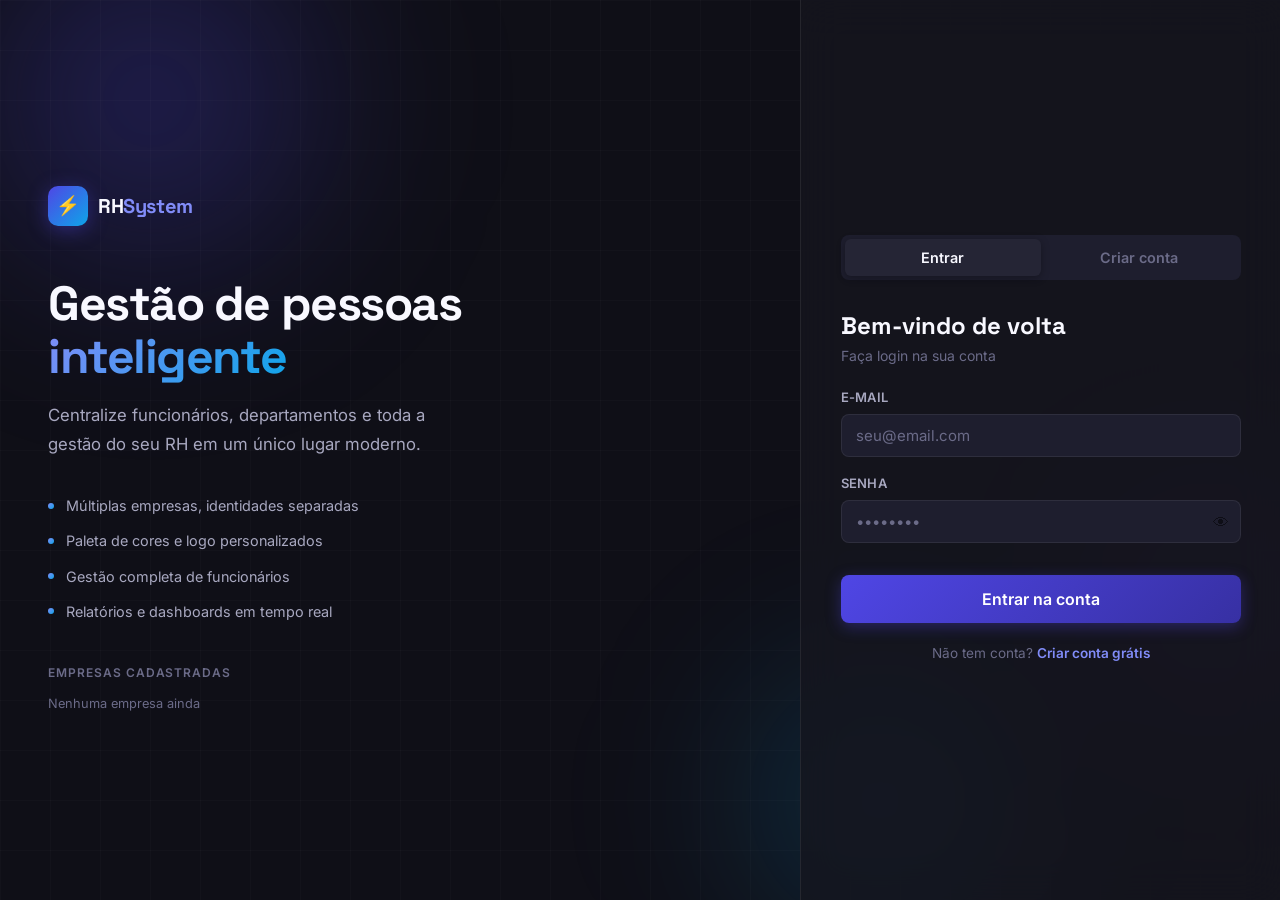
==== FRONT/paginas/index.html @ b8b45de1 "frontend inicial ainda passivo de edições para conformidade ao projeto" ====
<!DOCTYPE html>
<html lang="pt-BR">
<head>
  <meta charset="UTF-8" />
  <meta name="viewport" content="width=device-width, initial-scale=1.0" />
  <title>RH System — Acesso</title>
  <link rel="stylesheet" href="../estilos/main.css" />
  <link rel="stylesheet" href="../estilos/login.css" />
</head>
<body class="login-body">

  <!-- Background orbs -->
  <div class="bg-orb orb-1"></div>
  <div class="bg-orb orb-2"></div>
  <div class="bg-orb orb-3"></div>
  <div class="grid-bg"></div>

  <div class="auth-shell">
    <!-- LEFT PANEL -->
    <div class="auth-left">
      <div class="auth-left-inner">
        <div class="brand-mark">
          <div class="brand-icon">⚡</div>
          <span class="brand-name">RH<span class="brand-accent">System</span></span>
        </div>
        <div class="hero-copy">
          <h1 class="hero-title">Gestão de pessoas<br><span class="gradient-text">inteligente</span></h1>
          <p class="hero-desc">Centralize funcionários, departamentos e toda a gestão do seu RH em um único lugar moderno.</p>
        </div>
        <div class="feature-list stagger">
          <div class="feature-item">
            <div class="feature-dot"></div>
            <span>Múltiplas empresas, identidades separadas</span>
          </div>
          <div class="feature-item">
            <div class="feature-dot"></div>
            <span>Paleta de cores e logo personalizados</span>
          </div>
          <div class="feature-item">
            <div class="feature-dot"></div>
            <span>Gestão completa de funcionários</span>
          </div>
          <div class="feature-item">
            <div class="feature-dot"></div>
            <span>Relatórios e dashboards em tempo real</span>
          </div>
        </div>
        <div class="companies-preview" id="companies-preview">
          <div class="preview-label">Empresas cadastradas</div>
          <div class="preview-list" id="preview-companies-list"></div>
        </div>
      </div>
    </div>

    <!-- RIGHT PANEL -->
    <div class="auth-right">
      <div class="auth-card animate-scale">
        <!-- TABS -->
        <div class="auth-tabs">
          <button class="auth-tab active" id="tab-login" onclick="switchTab('login')">
            Entrar
          </button>
          <button class="auth-tab" id="tab-register" onclick="switchTab('register')">
            Criar conta
          </button>
          <div class="tab-indicator" id="tab-indicator"></div>
        </div>

        <!-- ===== LOGIN FORM ===== -->
        <div id="form-login" class="auth-form">
          <div class="form-intro">
            <h2 class="form-title">Bem-vindo de volta</h2>
            <p class="form-desc">Faça login na sua conta</p>
          </div>

          <div class="form-group">
            <label class="form-label">E-mail</label>
            <input type="email" id="login-email" class="form-input" placeholder="seu@email.com" />
          </div>
          <div class="form-group">
            <label class="form-label">Senha</label>
            <div class="input-pass-wrap">
              <input type="password" id="login-pass" class="form-input" placeholder="••••••••" />
              <button type="button" class="pass-toggle" onclick="togglePass('login-pass', this)">👁</button>
            </div>
          </div>

          <button class="btn btn-primary btn-full btn-lg mt-4" onclick="handleLogin()">
            <span id="login-btn-text">Entrar na conta</span>
            <span id="login-spinner" class="btn-spinner" style="display:none">⟳</span>
          </button>

          <p class="auth-switch">Não tem conta? <a onclick="switchTab('register')">Criar conta grátis</a></p>
        </div>

        <!-- ===== REGISTER FORM ===== -->
        <div id="form-register" class="auth-form hidden">
          <div class="form-intro">
            <h2 class="form-title">Criar sua conta</h2>
            <p class="form-desc">Rápido, gratuito, sem cartão</p>
          </div>

          <div class="form-row">
            <div class="form-group">
              <label class="form-label">Nome</label>
              <input type="text" id="reg-name" class="form-input" placeholder="João Silva" />
            </div>
            <div class="form-group">
              <label class="form-label">E-mail</label>
              <input type="email" id="reg-email" class="form-input" placeholder="seu@email.com" />
            </div>
          </div>
          <div class="form-group">
            <label class="form-label">Senha</label>
            <div class="input-pass-wrap">
              <input type="password" id="reg-pass" class="form-input" placeholder="Mínimo 6 caracteres" />
              <button type="button" class="pass-toggle" onclick="togglePass('reg-pass', this)">👁</button>
            </div>
          </div>
          <div class="form-group">
            <label class="form-label">Cargo / Função</label>
            <input type="text" id="reg-role" class="form-input" placeholder="Ex: Gerente de RH" />
          </div>

          <button class="btn btn-primary btn-full btn-lg mt-4" onclick="handleRegister()">
            Criar minha conta
          </button>

          <p class="auth-switch">Já tem conta? <a onclick="switchTab('login')">Fazer login</a></p>
        </div>
      </div>
    </div>
  </div>

  <!-- MODAL: Escolha de Empresa (Login) -->
  <div class="modal-overlay" id="modal-choose-company">
    <div class="modal">
      <div class="modal-header">
        <span class="modal-title">Selecionar Empresa</span>
        <button class="modal-close" onclick="Modal.close('modal-choose-company')">✕</button>
      </div>
      <p class="text-sm text-muted mb-4">Escolha a empresa na qual deseja trabalhar nesta sessão:</p>
      <div id="company-list-modal" class="company-list-modal"></div>
      <div class="divider mt-4">ou</div>
      <button class="btn btn-ghost btn-full mt-4" onclick="Modal.close('modal-choose-company'); openCreateCompany()">
        + Criar nova empresa
      </button>
    </div>
  </div>

  <!-- MODAL: Criar Empresa -->
  <div class="modal-overlay" id="modal-create-company">
    <div class="modal">
      <div class="modal-header">
        <span class="modal-title">Criar Nova Empresa</span>
        <button class="modal-close" onclick="Modal.close('modal-create-company')">✕</button>
      </div>
      <div style="display:flex;flex-direction:column;gap:16px">
        <div class="form-group">
          <label class="form-label">Nome da Empresa</label>
          <input type="text" id="co-name" class="form-input" placeholder="Ex: Acme Ltda" />
        </div>
        <div class="form-row">
          <div class="form-group">
            <label class="form-label">CNPJ</label>
            <input type="text" id="co-cnpj" class="form-input" placeholder="00.000.000/0001-00" />
          </div>
          <div class="form-group">
            <label class="form-label">Segmento</label>
            <input type="text" id="co-segment" class="form-input" placeholder="Ex: Tecnologia" />
          </div>
        </div>
        <div class="form-group">
          <label class="form-label">Logo da Empresa <span class="text-faint">(opcional)</span></label>
          <div class="logo-upload-area" id="logo-upload-area" onclick="document.getElementById('logo-input').click()">
            <div class="logo-upload-icon">🖼</div>
            <div class="logo-upload-text">Clique para carregar a logo</div>
            <div class="logo-upload-sub">PNG, JPG ou SVG • máx 2MB</div>
            <img id="logo-preview" style="display:none;max-height:80px;border-radius:8px;margin-top:8px" />
          </div>
          <input type="file" id="logo-input" accept="image/*" style="display:none" onchange="handleLogoUpload(event)" />
        </div>
        <button class="btn btn-primary btn-full" onclick="handleCreateCompany()">Criar Empresa e Entrar</button>
      </div>
    </div>
  </div>

  <div class="toast-container"></div>
  <script src="../javascript/app.js"></script>
  <script src="../javascript/login.js"></script>
</body>
</html>
---- FRONT/estilos/main.css ----
@import url('https://fonts.googleapis.com/css2?family=Inter:wght@300;400;500;600;700&family=Space+Grotesk:wght@400;500;600;700&display=swap');

/* ==================== DESIGN TOKENS ==================== */
:root {
  --primary: #4F46E5;
  --primary-light: #818CF8;
  --primary-dark: #3730A3;
  --secondary: #0EA5E9;
  --accent: #F59E0B;
  --success: #10B981;
  --danger: #EF4444;
  --warning: #F97316;

  --bg: #0F0F17;
  --bg-2: #16161F;
  --bg-3: #1E1E2E;
  --bg-4: #252535;

  --text-1: #F8F8FF;
  --text-2: #A8A8C0;
  --text-3: #6B6B88;

  --border: rgba(255,255,255,0.07);
  --border-hover: rgba(255,255,255,0.14);

  --radius-sm: 8px;
  --radius: 14px;
  --radius-lg: 20px;
  --radius-xl: 28px;

  --shadow-sm: 0 2px 8px rgba(0,0,0,0.3);
  --shadow: 0 8px 24px rgba(0,0,0,0.4);
  --shadow-lg: 0 20px 60px rgba(0,0,0,0.5);
  --shadow-glow: 0 0 40px rgba(79,70,229,0.25);

  --transition: all 0.25s cubic-bezier(0.4, 0, 0.2, 1);
  --transition-fast: all 0.15s cubic-bezier(0.4, 0, 0.2, 1);
  --transition-slow: all 0.4s cubic-bezier(0.4, 0, 0.2, 1);

  --font-display: 'Space Grotesk', sans-serif;
  --font-body: 'Inter', sans-serif;

  --sidebar-w: 260px;
}

/* ==================== RESET & BASE ==================== */
*, *::before, *::after { box-sizing: border-box; margin: 0; padding: 0; }

html { scroll-behavior: smooth; }

body {
  font-family: var(--font-body);
  background: var(--bg);
  color: var(--text-1);
  line-height: 1.6;
  min-height: 100vh;
  overflow-x: hidden;
}

h1, h2, h3, h4, h5 {
  font-family: var(--font-display);
  font-weight: 700;
  line-height: 1.2;
}

a { text-decoration: none; color: inherit; }
img { max-width: 100%; }
input, select, textarea, button { font-family: inherit; }

/* ==================== SCROLLBAR ==================== */
::-webkit-scrollbar { width: 6px; }
::-webkit-scrollbar-track { background: var(--bg-2); }
::-webkit-scrollbar-thumb { background: var(--bg-4); border-radius: 99px; }
::-webkit-scrollbar-thumb:hover { background: var(--primary); }

/* ==================== TYPOGRAPHY ==================== */
.text-display { font-family: var(--font-display); }
.text-sm { font-size: 0.8125rem; }
.text-base { font-size: 0.9375rem; }
.text-lg { font-size: 1.125rem; }
.text-xl { font-size: 1.375rem; }
.text-2xl { font-size: 1.75rem; }
.text-3xl { font-size: 2.25rem; }
.text-muted { color: var(--text-2); }
.text-faint { color: var(--text-3); }
.text-primary { color: var(--primary-light); }
.font-medium { font-weight: 500; }
.font-semibold { font-weight: 600; }
.font-bold { font-weight: 700; }

/* ==================== BUTTONS ==================== */
.btn {
  display: inline-flex;
  align-items: center;
  gap: 8px;
  padding: 10px 20px;
  border-radius: var(--radius-sm);
  border: none;
  cursor: pointer;
  font-size: 0.9rem;
  font-weight: 600;
  transition: var(--transition);
  white-space: nowrap;
  position: relative;
  overflow: hidden;
}

.btn::after {
  content: '';
  position: absolute;
  inset: 0;
  background: white;
  opacity: 0;
  transition: var(--transition-fast);
}
.btn:hover::after { opacity: 0.05; }
.btn:active::after { opacity: 0.1; }

.btn-primary {
  background: linear-gradient(135deg, var(--primary), var(--primary-dark));
  color: white;
  box-shadow: 0 4px 15px rgba(79,70,229,0.35);
}
.btn-primary:hover {
  box-shadow: 0 6px 22px rgba(79,70,229,0.5);
  transform: translateY(-1px);
}

.btn-secondary {
  background: var(--bg-3);
  color: var(--text-1);
  border: 1px solid var(--border);
}
.btn-secondary:hover {
  border-color: var(--border-hover);
  background: var(--bg-4);
}

.btn-ghost {
  background: transparent;
  color: var(--text-2);
  border: 1px solid var(--border);
}
.btn-ghost:hover { color: var(--text-1); border-color: var(--border-hover); }

.btn-danger {
  background: linear-gradient(135deg, var(--danger), #c0392b);
  color: white;
}

.btn-success {
  background: linear-gradient(135deg, var(--success), #059669);
  color: white;
}

.btn-sm { padding: 6px 14px; font-size: 0.8125rem; }
.btn-lg { padding: 14px 28px; font-size: 1rem; }
.btn-icon { padding: 10px; border-radius: var(--radius-sm); }
.btn-full { width: 100%; justify-content: center; }

/* ==================== FORMS ==================== */
.form-group {
  display: flex;
  flex-direction: column;
  gap: 6px;
}

.form-label {
  font-size: 0.8125rem;
  font-weight: 600;
  color: var(--text-2);
  letter-spacing: 0.02em;
  text-transform: uppercase;
}

.form-input {
  background: var(--bg-3);
  border: 1px solid var(--border);
  border-radius: var(--radius-sm);
  padding: 11px 14px;
  color: var(--text-1);
  font-size: 0.9375rem;
  transition: var(--transition);
  outline: none;
  width: 100%;
}

.form-input:focus {
  border-color: var(--primary);
  box-shadow: 0 0 0 3px rgba(79,70,229,0.18);
  background: var(--bg-2);
}

.form-input::placeholder { color: var(--text-3); }

.form-input.error { border-color: var(--danger); }
.form-error {
  font-size: 0.8rem;
  color: var(--danger);
  display: flex;
  align-items: center;
  gap: 4px;
}

.form-select {
  background: var(--bg-3);
  border: 1px solid var(--border);
  border-radius: var(--radius-sm);
  padding: 11px 14px;
  color: var(--text-1);
  font-size: 0.9375rem;
  transition: var(--transition);
  outline: none;
  width: 100%;
  cursor: pointer;
  appearance: none;
  background-image: url("data:image/svg+xml,%3Csvg xmlns='http://www.w3.org/2000/svg' width='16' height='16' viewBox='0 0 24 24' fill='none' stroke='%236B6B88' stroke-width='2'%3E%3Cpath d='M6 9l6 6 6-6'/%3E%3C/svg%3E");
  background-repeat: no-repeat;
  background-position: right 12px center;
  padding-right: 40px;
}

.form-select:focus { border-color: var(--primary); box-shadow: 0 0 0 3px rgba(79,70,229,0.18); }

.form-row { display: grid; grid-template-columns: 1fr 1fr; gap: 16px; }

/* ==================== CARDS ==================== */
.card {
  background: var(--bg-2);
  border: 1px solid var(--border);
  border-radius: var(--radius);
  padding: 24px;
  transition: var(--transition);
}
.card:hover { border-color: var(--border-hover); }

.card-header {
  display: flex;
  align-items: center;
  justify-content: space-between;
  margin-bottom: 20px;
  padding-bottom: 16px;
  border-bottom: 1px solid var(--border);
}

.card-title {
  font-family: var(--font-display);
  font-size: 1rem;
  font-weight: 600;
}

/* ==================== BADGES ==================== */
.badge {
  display: inline-flex;
  align-items: center;
  gap: 4px;
  padding: 3px 10px;
  border-radius: 99px;
  font-size: 0.75rem;
  font-weight: 600;
}
.badge-primary { background: rgba(79,70,229,0.2); color: var(--primary-light); }
.badge-success { background: rgba(16,185,129,0.2); color: #34D399; }
.badge-danger { background: rgba(239,68,68,0.2); color: #F87171; }
.badge-warning { background: rgba(245,158,11,0.2); color: #FCD34D; }
.badge-secondary { background: rgba(255,255,255,0.08); color: var(--text-2); }

/* ==================== TABLE ==================== */
.table-wrapper {
  overflow-x: auto;
  border-radius: var(--radius);
  border: 1px solid var(--border);
}

.data-table {
  width: 100%;
  border-collapse: collapse;
  font-size: 0.9rem;
}

.data-table thead {
  background: var(--bg-3);
  border-bottom: 1px solid var(--border);
}

.data-table th {
  padding: 12px 16px;
  text-align: left;
  font-size: 0.75rem;
  font-weight: 600;
  text-transform: uppercase;
  letter-spacing: 0.06em;
  color: var(--text-3);
  white-space: nowrap;
}

.data-table td {
  padding: 13px 16px;
  border-bottom: 1px solid var(--border);
  color: var(--text-2);
}

.data-table tbody tr {
  transition: var(--transition-fast);
}
.data-table tbody tr:hover { background: rgba(255,255,255,0.025); }
.data-table tbody tr:last-child td { border-bottom: none; }

/* ==================== AVATAR ==================== */
.avatar {
  width: 36px;
  height: 36px;
  border-radius: 50%;
  display: flex;
  align-items: center;
  justify-content: center;
  font-weight: 700;
  font-size: 0.75rem;
  flex-shrink: 0;
  background: linear-gradient(135deg, var(--primary), var(--secondary));
  color: white;
}
.avatar-sm { width: 28px; height: 28px; font-size: 0.65rem; }
.avatar-lg { width: 48px; height: 48px; font-size: 1rem; }
.avatar-xl { width: 64px; height: 64px; font-size: 1.25rem; }

/* ==================== MODAL ==================== */
.modal-overlay {
  position: fixed;
  inset: 0;
  background: rgba(0,0,0,0.7);
  backdrop-filter: blur(6px);
  z-index: 1000;
  display: flex;
  align-items: center;
  justify-content: center;
  padding: 24px;
  opacity: 0;
  pointer-events: none;
  transition: var(--transition);
}

.modal-overlay.active {
  opacity: 1;
  pointer-events: all;
}

.modal {
  background: var(--bg-2);
  border: 1px solid var(--border);
  border-radius: var(--radius-lg);
  padding: 28px;
  width: 100%;
  max-width: 520px;
  max-height: 90vh;
  overflow-y: auto;
  transform: translateY(20px) scale(0.97);
  transition: var(--transition);
}

.modal-overlay.active .modal {
  transform: translateY(0) scale(1);
}

.modal-header {
  display: flex;
  align-items: center;
  justify-content: space-between;
  margin-bottom: 24px;
}

.modal-title {
  font-family: var(--font-display);
  font-size: 1.25rem;
  font-weight: 700;
}

.modal-close {
  background: var(--bg-3);
  border: 1px solid var(--border);
  border-radius: var(--radius-sm);
  color: var(--text-2);
  cursor: pointer;
  padding: 6px;
  transition: var(--transition-fast);
  display: flex;
}
.modal-close:hover { color: var(--text-1); border-color: var(--border-hover); }

/* ==================== TOAST ==================== */
.toast-container {
  position: fixed;
  top: 24px;
  right: 24px;
  z-index: 9999;
  display: flex;
  flex-direction: column;
  gap: 10px;
}

.toast {
  background: var(--bg-3);
  border: 1px solid var(--border);
  border-radius: var(--radius);
  padding: 14px 18px;
  display: flex;
  align-items: center;
  gap: 12px;
  min-width: 280px;
  max-width: 380px;
  box-shadow: var(--shadow-lg);
  transform: translateX(110%);
  transition: var(--transition);
  font-size: 0.9rem;
}

.toast.show { transform: translateX(0); }
.toast-icon { font-size: 1.1rem; flex-shrink: 0; }
.toast-text { flex: 1; }
.toast-title { font-weight: 600; color: var(--text-1); }
.toast-msg { color: var(--text-2); font-size: 0.8125rem; }
.toast.success .toast-icon { color: var(--success); }
.toast.error .toast-icon { color: var(--danger); }
.toast.warning .toast-icon { color: var(--accent); }
.toast.info .toast-icon { color: var(--secondary); }

/* ==================== ANIMATIONS ==================== */
@keyframes fadeIn {
  from { opacity: 0; }
  to { opacity: 1; }
}

@keyframes slideUp {
  from { opacity: 0; transform: translateY(20px); }
  to { opacity: 1; transform: translateY(0); }
}

@keyframes slideDown {
  from { opacity: 0; transform: translateY(-10px); }
  to { opacity: 1; transform: translateY(0); }
}

@keyframes scaleIn {
  from { opacity: 0; transform: scale(0.95); }
  to { opacity: 1; transform: scale(1); }
}

@keyframes pulse {
  0%, 100% { opacity: 1; }
  50% { opacity: 0.5; }
}

@keyframes spin {
  to { transform: rotate(360deg); }
}

@keyframes shimmer {
  to { background-position: 200% center; }
}

@keyframes float {
  0%, 100% { transform: translateY(0px); }
  50% { transform: translateY(-6px); }
}

.animate-in { animation: slideUp 0.35s ease forwards; }
.animate-fade { animation: fadeIn 0.3s ease; }
.animate-scale { animation: scaleIn 0.3s ease; }

.stagger > * { opacity: 0; animation: slideUp 0.35s ease forwards; }
.stagger > *:nth-child(1) { animation-delay: 0.05s; }
.stagger > *:nth-child(2) { animation-delay: 0.1s; }
.stagger > *:nth-child(3) { animation-delay: 0.15s; }
.stagger > *:nth-child(4) { animation-delay: 0.2s; }
.stagger > *:nth-child(5) { animation-delay: 0.25s; }
.stagger > *:nth-child(6) { animation-delay: 0.3s; }

.skeleton {
  background: linear-gradient(90deg, var(--bg-3) 25%, var(--bg-4) 50%, var(--bg-3) 75%);
  background-size: 200% auto;
  animation: shimmer 1.4s linear infinite;
  border-radius: var(--radius-sm);
}

/* ==================== LAYOUT ==================== */
.flex { display: flex; }
.flex-col { display: flex; flex-direction: column; }
.items-center { align-items: center; }
.justify-between { justify-content: space-between; }
.justify-center { justify-content: center; }
.gap-2 { gap: 8px; }
.gap-3 { gap: 12px; }
.gap-4 { gap: 16px; }
.gap-6 { gap: 24px; }
.gap-8 { gap: 32px; }
.w-full { width: 100%; }
.mt-2 { margin-top: 8px; }
.mt-4 { margin-top: 16px; }
.mt-6 { margin-top: 24px; }
.mb-4 { margin-bottom: 16px; }
.mb-6 { margin-bottom: 24px; }

/* ==================== DIVIDER ==================== */
.divider {
  display: flex;
  align-items: center;
  gap: 12px;
  color: var(--text-3);
  font-size: 0.8125rem;
}
.divider::before, .divider::after {
  content: '';
  flex: 1;
  height: 1px;
  background: var(--border);
}

/* ==================== TOOLTIP ==================== */
[data-tooltip] { position: relative; }
[data-tooltip]::after {
  content: attr(data-tooltip);
  position: absolute;
  bottom: calc(100% + 8px);
  left: 50%;
  transform: translateX(-50%);
  background: var(--bg-4);
  border: 1px solid var(--border);
  border-radius: 6px;
  padding: 5px 10px;
  font-size: 0.75rem;
  white-space: nowrap;
  pointer-events: none;
  opacity: 0;
  transition: var(--transition-fast);
  z-index: 100;
}
[data-tooltip]:hover::after { opacity: 1; }

/* ==================== EMPTY STATE ==================== */
.empty-state {
  text-align: center;
  padding: 60px 24px;
  color: var(--text-3);
}
.empty-state-icon { font-size: 3rem; margin-bottom: 16px; opacity: 0.5; }
.empty-state-title { font-size: 1.1rem; font-weight: 600; color: var(--text-2); margin-bottom: 8px; }
.empty-state-desc { font-size: 0.875rem; max-width: 320px; margin: 0 auto 20px; }

/* ==================== GLOW EFFECTS ==================== */
.glow-primary { box-shadow: 0 0 30px rgba(79,70,229,0.2); }
.glow-success { box-shadow: 0 0 30px rgba(16,185,129,0.2); }

/* ==================== RESPONSIVE ==================== */
@media (max-width: 768px) {
  .form-row { grid-template-columns: 1fr; }
  .modal { padding: 20px; }
}
---- FRONT/estilos/login.css ----
/* ==================== LOGIN PAGE ==================== */
.login-body {
  overflow: hidden;
  height: 100vh;
}

/* ==================== BACKGROUND ==================== */
.bg-orb {
  position: fixed;
  border-radius: 50%;
  filter: blur(80px);
  pointer-events: none;
  z-index: 0;
}
.orb-1 {
  width: 500px; height: 500px;
  background: radial-gradient(circle, rgba(79,70,229,0.35) 0%, transparent 70%);
  top: -150px; left: -100px;
  animation: float 7s ease-in-out infinite;
}
.orb-2 {
  width: 400px; height: 400px;
  background: radial-gradient(circle, rgba(14,165,233,0.25) 0%, transparent 70%);
  bottom: -100px; right: 200px;
  animation: float 9s ease-in-out infinite reverse;
}
.orb-3 {
  width: 300px; height: 300px;
  background: radial-gradient(circle, rgba(139,92,246,0.2) 0%, transparent 70%);
  top: 50%; right: -80px;
  animation: float 6s ease-in-out infinite 2s;
}

.grid-bg {
  position: fixed;
  inset: 0;
  background-image:
    linear-gradient(rgba(255,255,255,0.02) 1px, transparent 1px),
    linear-gradient(90deg, rgba(255,255,255,0.02) 1px, transparent 1px);
  background-size: 50px 50px;
  pointer-events: none;
  z-index: 0;
}

/* ==================== SHELL ==================== */
.auth-shell {
  display: flex;
  height: 100vh;
  position: relative;
  z-index: 1;
}

/* ==================== LEFT PANEL ==================== */
.auth-left {
  flex: 1;
  display: flex;
  align-items: center;
  padding: 48px;
  position: relative;
  overflow: hidden;
}

.auth-left-inner {
  max-width: 480px;
  animation: slideUp 0.6s ease;
}

.brand-mark {
  display: flex;
  align-items: center;
  gap: 10px;
  margin-bottom: 52px;
}

.brand-icon {
  width: 40px;
  height: 40px;
  background: linear-gradient(135deg, var(--primary), var(--secondary));
  border-radius: 10px;
  display: flex;
  align-items: center;
  justify-content: center;
  font-size: 1.2rem;
  box-shadow: 0 4px 20px rgba(79,70,229,0.4);
}

.brand-name {
  font-family: var(--font-display);
  font-size: 1.25rem;
  font-weight: 800;
  letter-spacing: -0.02em;
}

.brand-accent { color: var(--primary-light); }

.hero-title {
  font-family: var(--font-display);
  font-size: 3rem;
  font-weight: 800;
  line-height: 1.1;
  margin-bottom: 18px;
  letter-spacing: -0.03em;
}

.gradient-text {
  background: linear-gradient(135deg, var(--primary-light), var(--secondary));
  -webkit-background-clip: text;
  -webkit-text-fill-color: transparent;
  background-clip: text;
}

.hero-desc {
  font-size: 1.05rem;
  color: var(--text-2);
  line-height: 1.7;
  margin-bottom: 36px;
  max-width: 400px;
}

.feature-list {
  display: flex;
  flex-direction: column;
  gap: 12px;
  margin-bottom: 40px;
}

.feature-item {
  display: flex;
  align-items: center;
  gap: 12px;
  font-size: 0.9rem;
  color: var(--text-2);
}

.feature-dot {
  width: 6px;
  height: 6px;
  border-radius: 50%;
  background: linear-gradient(135deg, var(--primary-light), var(--secondary));
  flex-shrink: 0;
}

.companies-preview {
  margin-top: 8px;
}

.preview-label {
  font-size: 0.75rem;
  font-weight: 600;
  text-transform: uppercase;
  letter-spacing: 0.08em;
  color: var(--text-3);
  margin-bottom: 12px;
}

.preview-list {
  display: flex;
  gap: 10px;
  flex-wrap: wrap;
}

.preview-company-chip {
  display: flex;
  align-items: center;
  gap: 6px;
  padding: 5px 12px;
  background: var(--bg-2);
  border: 1px solid var(--border);
  border-radius: 99px;
  font-size: 0.8rem;
  color: var(--text-2);
  animation: slideUp 0.4s ease;
}

.preview-chip-dot {
  width: 6px;
  height: 6px;
  border-radius: 50%;
  background: var(--success);
}

/* ==================== RIGHT PANEL ==================== */
.auth-right {
  width: 480px;
  flex-shrink: 0;
  display: flex;
  align-items: center;
  justify-content: center;
  padding: 32px;
  background: rgba(22,22,31,0.8);
  backdrop-filter: blur(20px);
  border-left: 1px solid var(--border);
}

.auth-card {
  width: 100%;
  max-width: 400px;
}

/* ==================== TABS ==================== */
.auth-tabs {
  display: flex;
  background: var(--bg-3);
  border-radius: var(--radius-sm);
  padding: 4px;
  margin-bottom: 32px;
  position: relative;
}

.auth-tab {
  flex: 1;
  padding: 10px;
  border: none;
  background: transparent;
  color: var(--text-3);
  font-size: 0.9rem;
  font-weight: 600;
  cursor: pointer;
  border-radius: 6px;
  transition: var(--transition);
  position: relative;
  z-index: 1;
}

.auth-tab.active { color: var(--text-1); }

.tab-indicator {
  position: absolute;
  top: 4px;
  bottom: 4px;
  width: calc(50% - 4px);
  background: var(--bg-4);
  border-radius: 6px;
  box-shadow: var(--shadow-sm);
  left: 4px;
  transition: left 0.25s cubic-bezier(0.4, 0, 0.2, 1);
}

.tab-indicator.right { left: calc(50%); }

/* ==================== FORM AREA ==================== */
.auth-form {
  display: flex;
  flex-direction: column;
  gap: 16px;
  animation: fadeIn 0.3s ease;
}

.auth-form.hidden { display: none; }

.form-intro { margin-bottom: 4px; }
.form-title { font-family: var(--font-display); font-size: 1.5rem; font-weight: 700; }
.form-desc { color: var(--text-3); font-size: 0.875rem; margin-top: 4px; }

.input-pass-wrap { position: relative; }
.input-pass-wrap .form-input { padding-right: 44px; }
.pass-toggle {
  position: absolute;
  right: 12px;
  top: 50%;
  transform: translateY(-50%);
  background: none;
  border: none;
  cursor: pointer;
  font-size: 1rem;
  opacity: 0.5;
  transition: opacity 0.2s;
}
.pass-toggle:hover { opacity: 1; }

.btn-spinner {
  display: inline-block;
  animation: spin 0.8s linear infinite;
}

.auth-switch {
  text-align: center;
  font-size: 0.85rem;
  color: var(--text-3);
  margin-top: 4px;
}
.auth-switch a {
  color: var(--primary-light);
  cursor: pointer;
  font-weight: 600;
  transition: color 0.2s;
}
.auth-switch a:hover { color: var(--text-1); }

/* ==================== COMPANY LIST MODAL ==================== */
.company-list-modal {
  display: flex;
  flex-direction: column;
  gap: 10px;
  max-height: 320px;
  overflow-y: auto;
}

.company-item {
  display: flex;
  align-items: center;
  gap: 14px;
  padding: 14px;
  background: var(--bg-3);
  border: 1px solid var(--border);
  border-radius: var(--radius);
  cursor: pointer;
  transition: var(--transition);
}
.company-item:hover {
  border-color: var(--primary);
  background: rgba(79,70,229,0.08);
  transform: translateX(4px);
}

.company-item-logo {
  width: 44px;
  height: 44px;
  border-radius: 10px;
  background: linear-gradient(135deg, var(--primary), var(--secondary));
  display: flex;
  align-items: center;
  justify-content: center;
  font-size: 1.1rem;
  font-weight: 800;
  color: white;
  font-family: var(--font-display);
  flex-shrink: 0;
  overflow: hidden;
}
.company-item-logo img { width: 100%; height: 100%; object-fit: cover; }
.company-item-info { flex: 1; overflow: hidden; }
.company-item-name { font-weight: 600; font-size: 0.9375rem; }
.company-item-meta { font-size: 0.8rem; color: var(--text-3); }
.company-item-arrow { color: var(--text-3); font-size: 1.1rem; }

/* ==================== LOGO UPLOAD ==================== */
.logo-upload-area {
  background: var(--bg-3);
  border: 2px dashed var(--border);
  border-radius: var(--radius);
  padding: 24px;
  text-align: center;
  cursor: pointer;
  transition: var(--transition);
  display: flex;
  flex-direction: column;
  align-items: center;
  gap: 4px;
}
.logo-upload-area:hover { border-color: var(--primary); background: rgba(79,70,229,0.06); }
.logo-upload-icon { font-size: 2rem; margin-bottom: 4px; }
.logo-upload-text { font-weight: 600; color: var(--text-2); font-size: 0.9rem; }
.logo-upload-sub { font-size: 0.78rem; color: var(--text-3); }

/* ==================== RESPONSIVE ==================== */
@media (max-width: 900px) {
  .auth-left { display: none; }
  .auth-right { width: 100%; border-left: none; background: var(--bg); }
  .login-body { overflow: auto; height: auto; min-height: 100vh; }
}
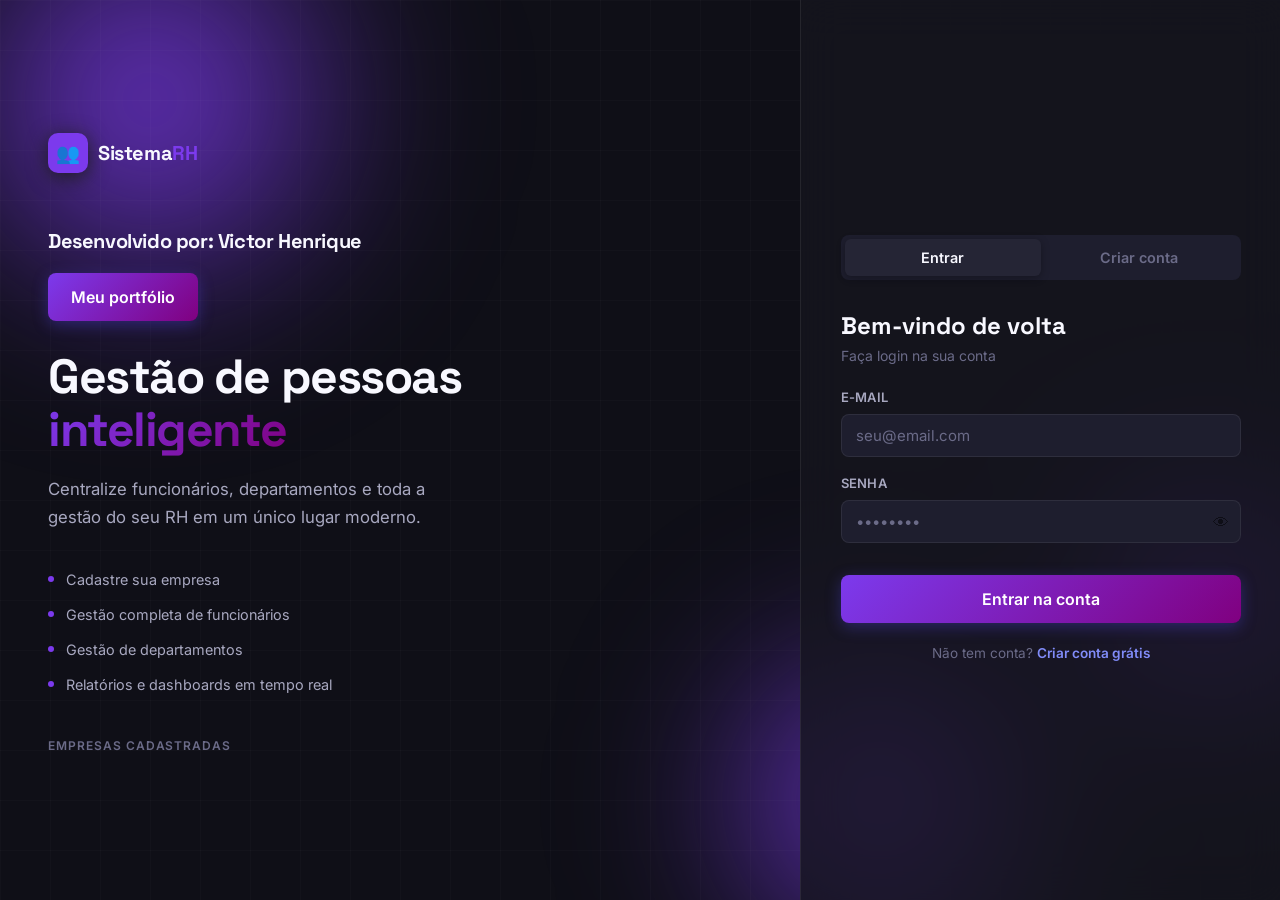
==== commit 34a5e43e: "Inicio da logica de upload de url de imagem no cloudnary e edições visuais e de codigo js na tela de" ====
--- a/FRONT/paginas/index.html
+++ b/FRONT/paginas/index.html
@@ -20,9 +20,20 @@
     <div class="auth-left">
       <div class="auth-left-inner">
         <div class="brand-mark">
-          <div class="brand-icon">⚡</div>
-          <span class="brand-name">RH<span class="brand-accent">System</span></span>
-        </div>
+          <div class="brand-icon">👥</div>
+          <span class="brand-name">Sistema<span class="brand-accent">RH</span></span>
+          
+        </div>
+
+        <span class="brand-name" id="devby">Desenvolvido por: Victor Henrique</span>
+
+        <div>
+          <button class="btn btn-primary btn-full btn-lg mt-4" id="btn-portfolio"  onclick="window.location.href='https://victorhp21.github.io/Meu-portfolio/#home'">Meu portfólio
+          </button>
+        </div>
+
+        
+
         <div class="hero-copy">
           <h1 class="hero-title">Gestão de pessoas<br><span class="gradient-text">inteligente</span></h1>
           <p class="hero-desc">Centralize funcionários, departamentos e toda a gestão do seu RH em um único lugar moderno.</p>
@@ -30,15 +41,15 @@
         <div class="feature-list stagger">
           <div class="feature-item">
             <div class="feature-dot"></div>
-            <span>Múltiplas empresas, identidades separadas</span>
-          </div>
-          <div class="feature-item">
-            <div class="feature-dot"></div>
-            <span>Paleta de cores e logo personalizados</span>
+            <span>Cadastre sua empresa</span>
           </div>
           <div class="feature-item">
             <div class="feature-dot"></div>
             <span>Gestão completa de funcionários</span>
+          </div>
+          <div class="feature-item">
+            <div class="feature-dot"></div>
+            <span>Gestão de departamentos</span>
           </div>
           <div class="feature-item">
             <div class="feature-dot"></div>
@@ -66,6 +77,7 @@
           <div class="tab-indicator" id="tab-indicator"></div>
         </div>
 
+
         <!-- ===== LOGIN FORM ===== -->
         <div id="form-login" class="auth-form">
           <div class="form-intro">
--- a/FRONT/estilos/main.css
+++ b/FRONT/estilos/main.css
@@ -10,6 +10,11 @@
   --success: #10B981;
   --danger: #EF4444;
   --warning: #F97316;
+
+  --cor1: rgba(124, 58, 237, 1); /*roxo*/
+  --cor2: rgba(15, 15, 15, 1); 
+  --cor3: rgba(30, 30, 30, 1);
+  --cor4: rgba(255, 255, 255, 1);
 
   --bg: #0F0F17;
   --bg-2: #16161F;
@@ -117,13 +122,18 @@
 .btn:active::after { opacity: 0.1; }
 
 .btn-primary {
-  background: linear-gradient(135deg, var(--primary), var(--primary-dark));
+  background: linear-gradient(135deg, var(--cor1), purple);
   color: white;
   box-shadow: 0 4px 15px rgba(79,70,229,0.35);
 }
 .btn-primary:hover {
   box-shadow: 0 6px 22px rgba(79,70,229,0.5);
   transform: translateY(-1px);
+}
+
+.btn-primary#btn-portfolio{
+  padding: auto;
+  width: 150px;
 }
 
 .btn-secondary {
--- a/FRONT/estilos/login.css
+++ b/FRONT/estilos/login.css
@@ -1,3 +1,12 @@
+:root{
+  --cor1: rgba(124, 58, 237, 1); /*roxo*/
+  --cor2: rgba(15, 15, 15, 1); 
+  --cor3: rgba(30, 30, 30, 1);
+  --cor4: rgba(255, 255, 255, 1);
+}
+
+
+
 /* ==================== LOGIN PAGE ==================== */
 .login-body {
   overflow: hidden;
@@ -14,19 +23,19 @@
 }
 .orb-1 {
   width: 500px; height: 500px;
-  background: radial-gradient(circle, rgba(79,70,229,0.35) 0%, transparent 70%);
+  background: radial-gradient(circle, var(--cor1) 0%, transparent 70%);
   top: -150px; left: -100px;
   animation: float 7s ease-in-out infinite;
 }
 .orb-2 {
   width: 400px; height: 400px;
-  background: radial-gradient(circle, rgba(14,165,233,0.25) 0%, transparent 70%);
+  background: radial-gradient(circle, var(--cor1) 0%, transparent 70%);
   bottom: -100px; right: 200px;
   animation: float 9s ease-in-out infinite reverse;
 }
 .orb-3 {
   width: 300px; height: 300px;
-  background: radial-gradient(circle, rgba(139,92,246,0.2) 0%, transparent 70%);
+  background: radial-gradient(circle, var(--cor1) 0%, transparent 70%);
   top: 50%; right: -80px;
   animation: float 6s ease-in-out infinite 2s;
 }
@@ -75,13 +84,13 @@
 .brand-icon {
   width: 40px;
   height: 40px;
-  background: linear-gradient(135deg, var(--primary), var(--secondary));
+  background: var(--cor1);
   border-radius: 10px;
   display: flex;
   align-items: center;
   justify-content: center;
   font-size: 1.2rem;
-  box-shadow: 0 4px 20px rgba(79,70,229,0.4);
+  box-shadow: 0 4px 20px var(--cor3);
 }
 
 .brand-name {
@@ -91,19 +100,26 @@
   letter-spacing: -0.02em;
 }
 
-.brand-accent { color: var(--primary-light); }
+.brand-name#devby{
+  margin-left: 0px;
+  padding-top: 0px;
+  margin-bottom: 30px;
+}
+
+.brand-accent { color: var(--cor1); }
 
 .hero-title {
   font-family: var(--font-display);
   font-size: 3rem;
   font-weight: 800;
   line-height: 1.1;
+  margin-top: 30px;
   margin-bottom: 18px;
   letter-spacing: -0.03em;
 }
 
 .gradient-text {
-  background: linear-gradient(135deg, var(--primary-light), var(--secondary));
+  background: linear-gradient(135deg, var(--cor1), purple);
   -webkit-background-clip: text;
   -webkit-text-fill-color: transparent;
   background-clip: text;
@@ -136,7 +152,7 @@
   width: 6px;
   height: 6px;
   border-radius: 50%;
-  background: linear-gradient(135deg, var(--primary-light), var(--secondary));
+  background: var(--cor1);
   flex-shrink: 0;
 }
 
@@ -177,6 +193,13 @@
   height: 6px;
   border-radius: 50%;
   background: var(--success);
+}
+
+.preview-company-logo {
+    width: 26px;
+    height: 26px;
+    border-radius: 8px;
+    object-fit: cover;
 }
 
 /* ==================== RIGHT PANEL ==================== */
@@ -336,7 +359,7 @@
 
 /* ==================== LOGO UPLOAD ==================== */
 .logo-upload-area {
-  background: var(--bg-3);
+  background: var(--cor1);
   border: 2px dashed var(--border);
   border-radius: var(--radius);
   padding: 24px;
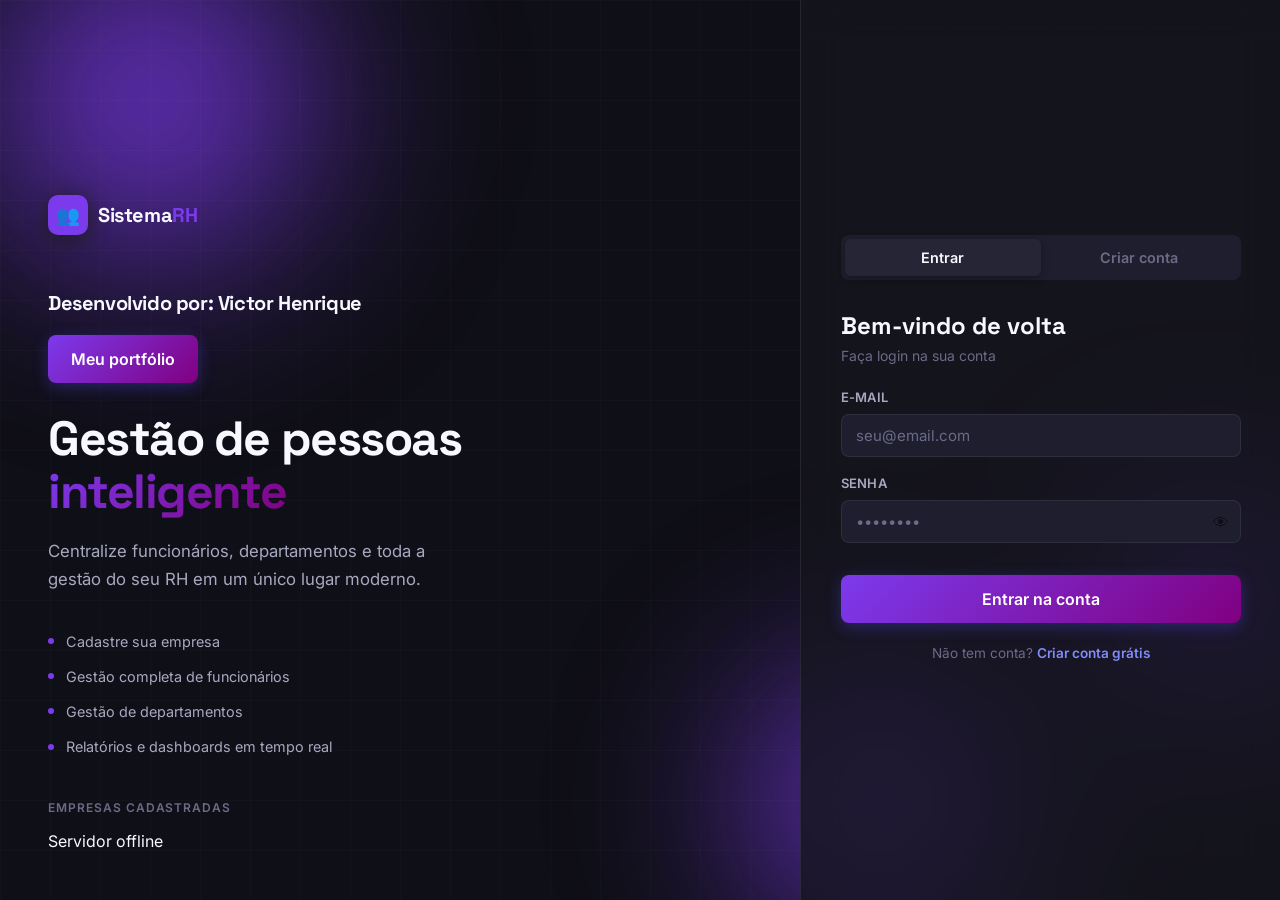
==== commit 00674072: "logica de login api e front ajustadas, melhorias ux no site" ====
--- a/FRONT/paginas/index.html
+++ b/FRONT/paginas/index.html
@@ -9,14 +9,14 @@
 </head>
 <body class="login-body">
 
-  <!-- Background orbs -->
+  
   <div class="bg-orb orb-1"></div>
   <div class="bg-orb orb-2"></div>
   <div class="bg-orb orb-3"></div>
   <div class="grid-bg"></div>
 
   <div class="auth-shell">
-    <!-- LEFT PANEL -->
+   
     <div class="auth-left">
       <div class="auth-left-inner">
         <div class="brand-mark">
--- a/FRONT/estilos/login.css
+++ b/FRONT/estilos/login.css
@@ -66,7 +66,7 @@
   align-items: center;
   padding: 48px;
   position: relative;
-  overflow: hidden;
+  overflow-y: auto;
 }
 
 .auth-left-inner {
@@ -78,10 +78,12 @@
   display: flex;
   align-items: center;
   gap: 10px;
+  margin-top: 150px;
   margin-bottom: 52px;
 }
 
 .brand-icon {
+  margin-top: auto;
   width: 40px;
   height: 40px;
   background: var(--cor1);
@@ -178,28 +180,33 @@
 .preview-company-chip {
   display: flex;
   align-items: center;
+  justify-content: center;
   gap: 6px;
-  padding: 5px 12px;
+  padding: 8px 12px;
   background: var(--bg-2);
   border: 1px solid var(--border);
-  border-radius: 99px;
+  border-radius: 12px;
   font-size: 0.8rem;
   color: var(--text-2);
-  animation: slideUp 0.4s ease;
-}
-
-.preview-chip-dot {
-  width: 6px;
-  height: 6px;
-  border-radius: 50%;
-  background: var(--success);
+}
+
+/* Quando existir logo */
+.preview-company-chip.has-logo {
+  flex-direction: column;
+  text-align: center;
+  gap: 8px;
+  min-width: 90px;
 }
 
 .preview-company-logo {
-    width: 26px;
-    height: 26px;
-    border-radius: 8px;
-    object-fit: cover;
+  width: 40px;
+  height: 40px;
+  border-radius: 8px;
+  object-fit: cover;
+}
+
+.preview-company-chip span {
+  margin: 0;
 }
 
 /* ==================== RIGHT PANEL ==================== */
@@ -381,4 +388,31 @@
   .auth-left { display: none; }
   .auth-right { width: 100%; border-left: none; background: var(--bg); }
   .login-body { overflow: auto; height: auto; min-height: 100vh; }
+}
+
+
+/*Animação de carregamento empresas cadastradas*/
+
+.preview-loading {
+  display: flex;
+  align-items: center;
+  gap: 8px;
+  font-size: 14px;
+  color: #aaa;
+  padding: 10px;
+  animation: fadeIn 0.3s ease-in-out;
+}
+
+.preview-loading .spinner {
+  animation: spin 1s linear infinite;
+}
+
+@keyframes spin {
+  from { transform: rotate(0deg); }
+  to { transform: rotate(360deg); }
+}
+
+@keyframes fadeIn {
+  from { opacity: 0; transform: translateY(4px); }
+  to { opacity: 1; transform: translateY(0); }
 }
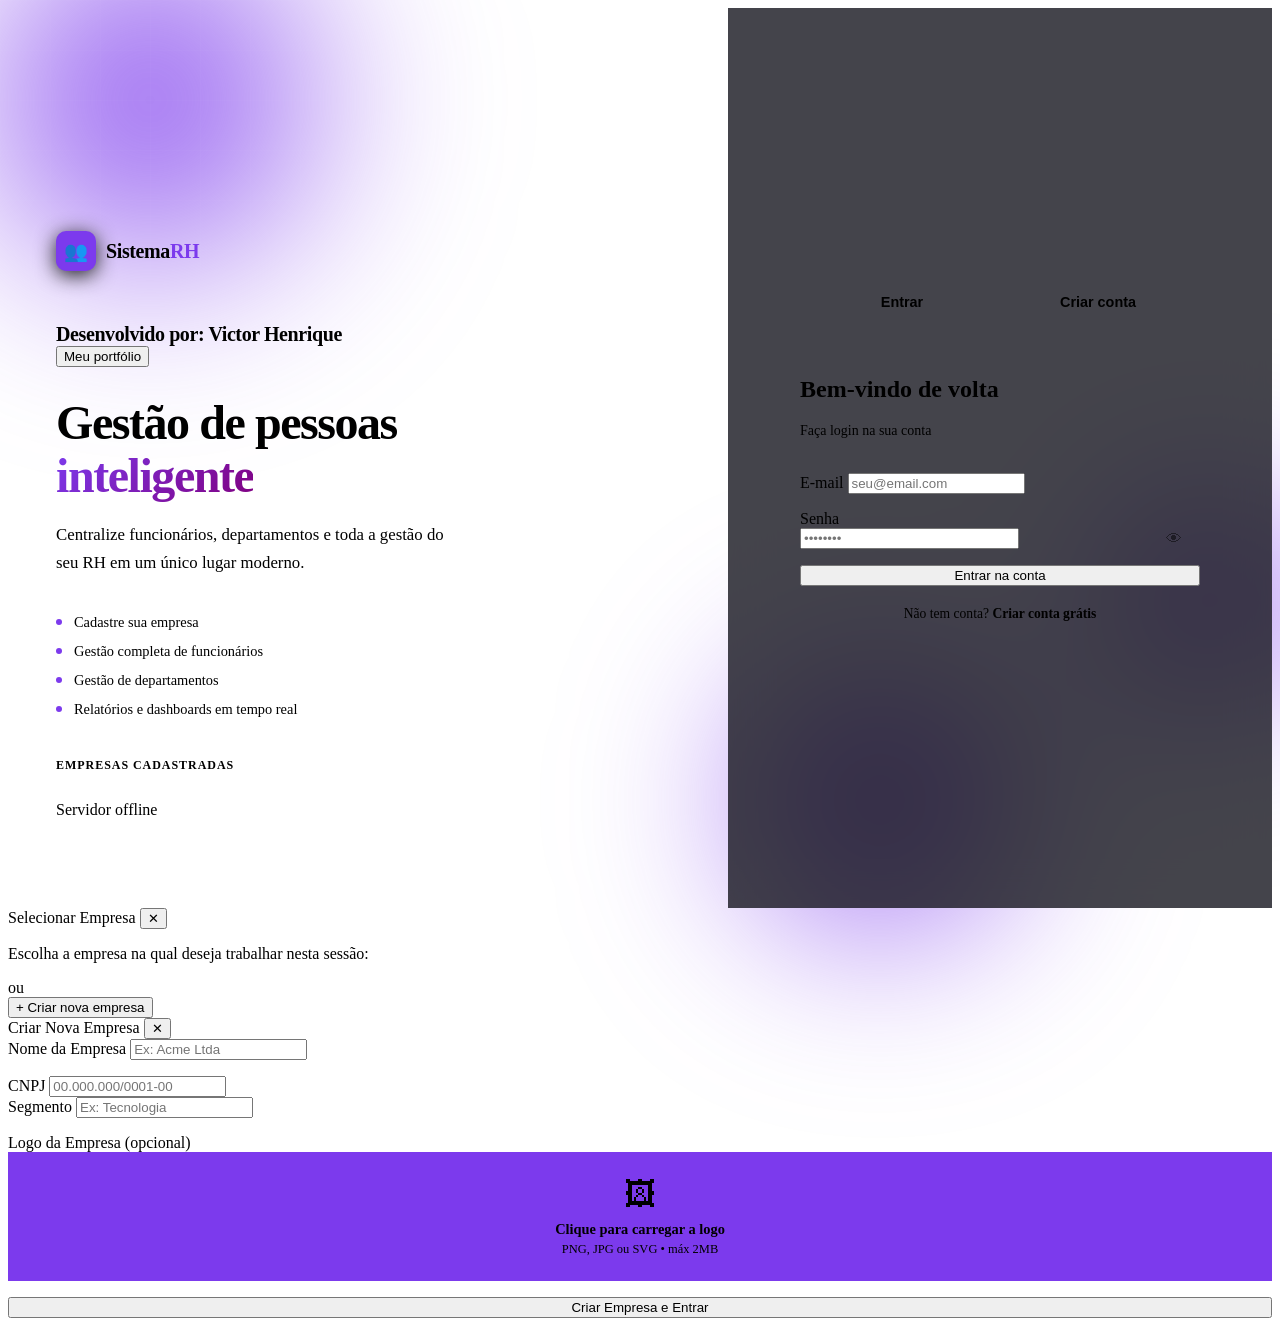
==== commit 60905150: "teste hospedagem site" ====
--- a/FRONT/paginas/index.html
+++ b/FRONT/paginas/index.html
@@ -4,7 +4,7 @@
   <meta charset="UTF-8" />
   <meta name="viewport" content="width=device-width, initial-scale=1.0" />
   <title>RH System — Acesso</title>
-  <link rel="stylesheet" href="../estilos/main.css" />
+  <link rel="stylesheet" href="/paginas/estilos/main.css" />
   <link rel="stylesheet" href="../estilos/login.css" />
 </head>
 <body class="login-body">
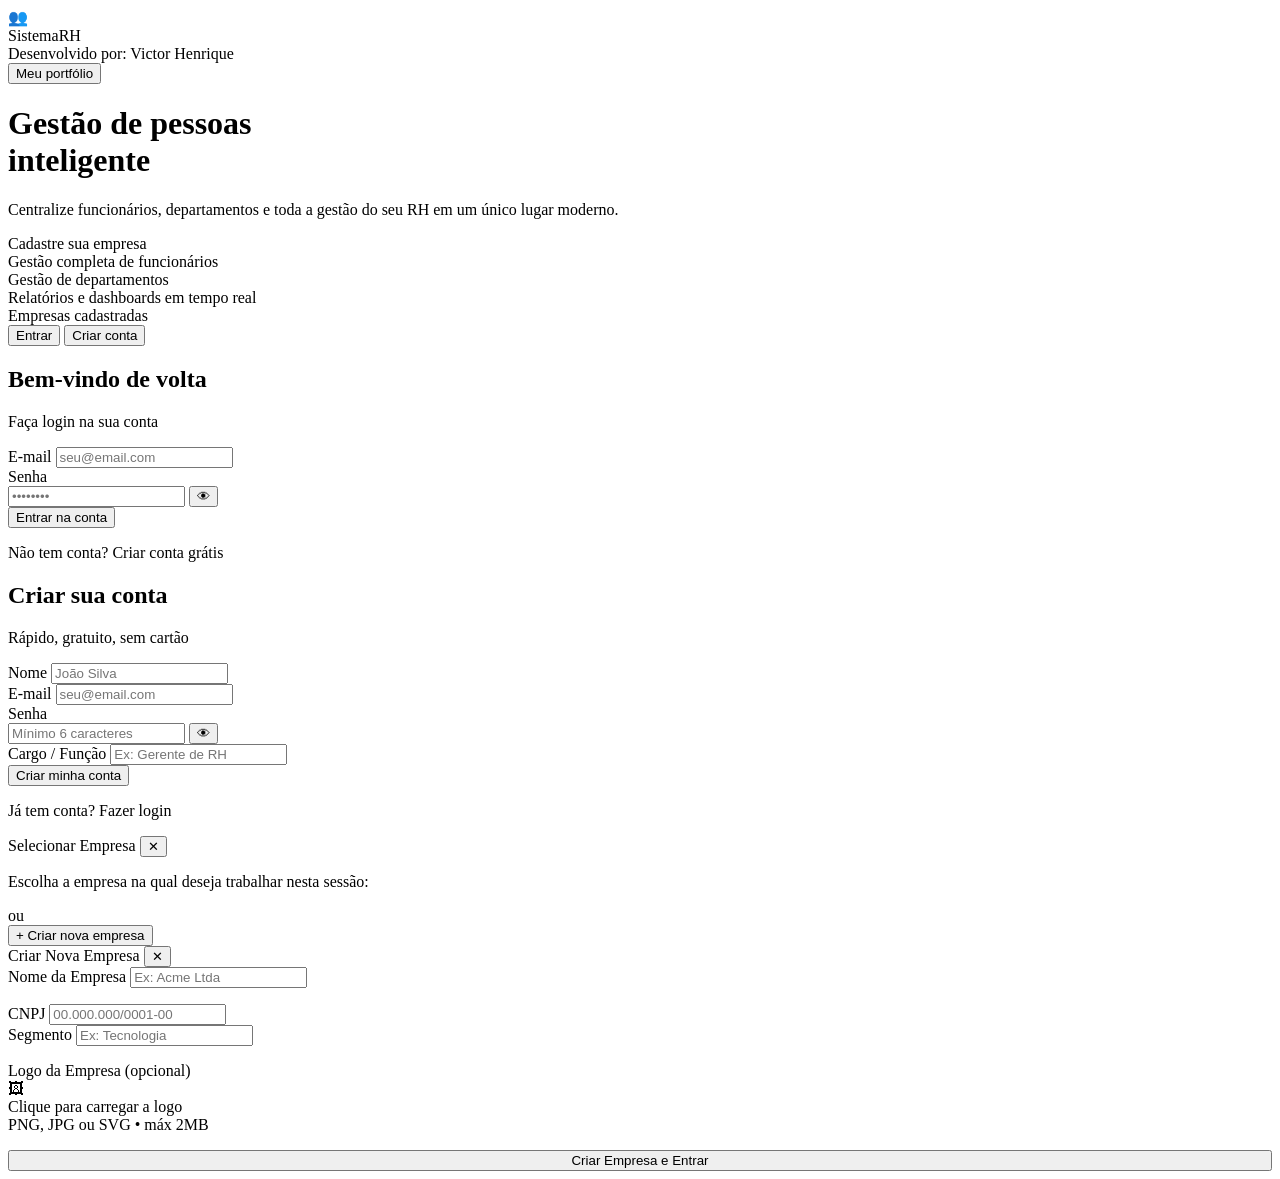
==== commit 1fa84cf0: "alterando caminhos css e js" ====
--- a/FRONT/paginas/index.html
+++ b/FRONT/paginas/index.html
@@ -5,7 +5,7 @@
   <meta name="viewport" content="width=device-width, initial-scale=1.0" />
   <title>RH System — Acesso</title>
   <link rel="stylesheet" href="/paginas/estilos/main.css" />
-  <link rel="stylesheet" href="../estilos/login.css" />
+  <link rel="stylesheet" href="/paginas/estilos/login.css" />
 </head>
 <body class="login-body">
 
@@ -198,7 +198,7 @@
   </div>
 
   <div class="toast-container"></div>
-  <script src="../javascript/app.js"></script>
-  <script src="../javascript/login.js"></script>
+  <script src="/paginas/javascript/app.js"></script>
+  <script src="/paginas/javascript/login.js"></script>
 </body>
 </html>
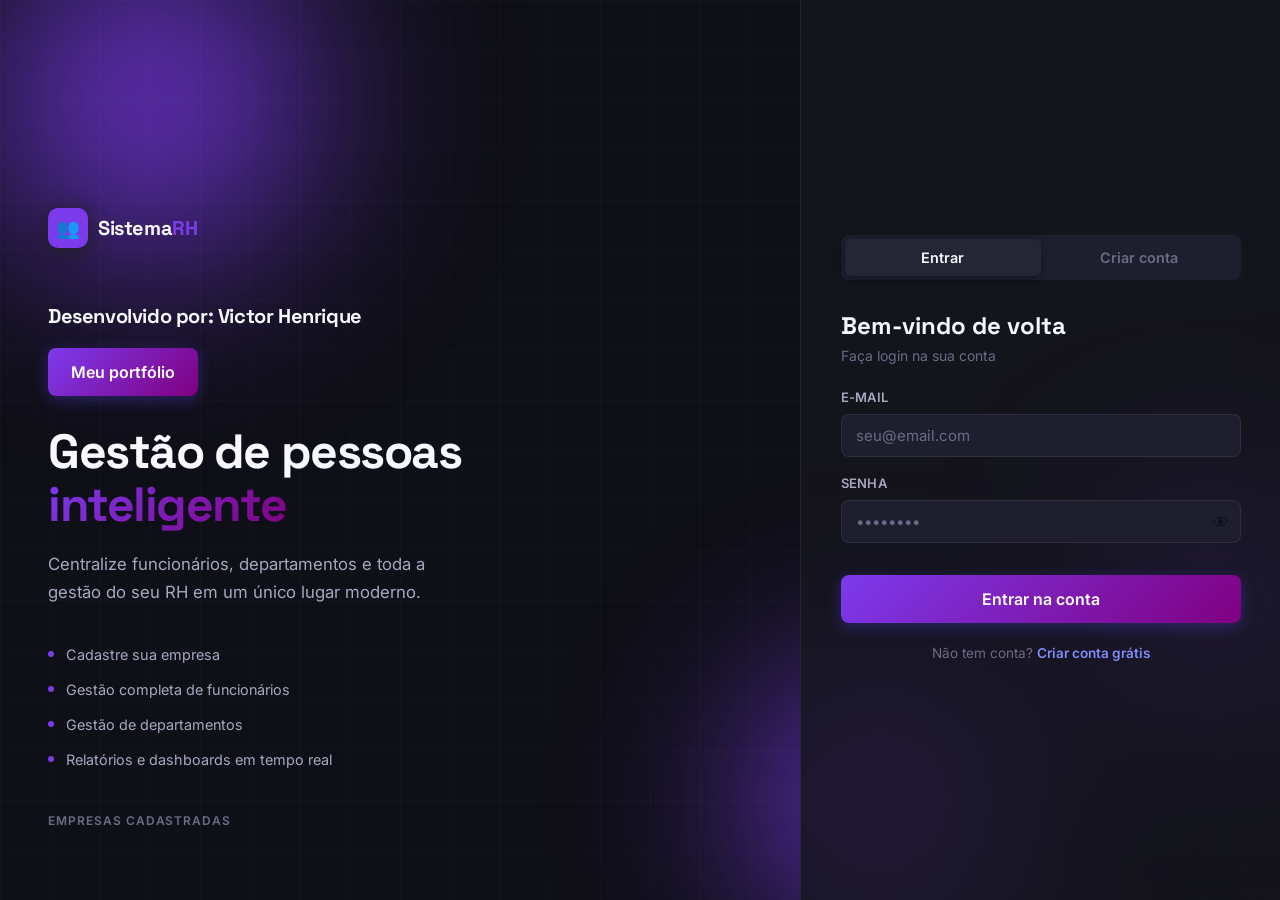
==== commit c40f02d6: "alterando caminhos css e js 2" ====
--- a/FRONT/paginas/index.html
+++ b/FRONT/paginas/index.html
@@ -4,8 +4,8 @@
   <meta charset="UTF-8" />
   <meta name="viewport" content="width=device-width, initial-scale=1.0" />
   <title>RH System — Acesso</title>
-  <link rel="stylesheet" href="/paginas/estilos/main.css" />
-  <link rel="stylesheet" href="/paginas/estilos/login.css" />
+  <link rel="stylesheet" href="estilos/main.css" />
+  <link rel="stylesheet" href="estilos/login.css" />
 </head>
 <body class="login-body">
 
--- a/FRONT/paginas/estilos/main.css
+++ b/FRONT/paginas/estilos/main.css
@@ -0,0 +1,609 @@
+@import url('https://fonts.googleapis.com/css2?family=Inter:wght@300;400;500;600;700&family=Space+Grotesk:wght@400;500;600;700&display=swap');
+
+/* ==================== DESIGN TOKENS ==================== */
+:root {
+  --primary: #4F46E5;
+  --primary-light: #818CF8;
+  --primary-dark: #3730A3;
+  --secondary: #0EA5E9;
+  --accent: #F59E0B;
+  --success: #10B981;
+  --danger: #EF4444;
+  --warning: #F97316;
+
+  --cor1: rgba(124, 58, 237, 1); /*roxo*/
+  --cor2: rgba(15, 15, 15, 1); 
+  --cor3: rgba(30, 30, 30, 1);
+  --cor4: rgba(255, 255, 255, 1);
+
+  --bg: #0F0F17;
+  --bg-2: #16161F;
+  --bg-3: #1E1E2E;
+  --bg-4: #252535;
+
+  --text-1: #F8F8FF;
+  --text-2: #A8A8C0;
+  --text-3: #6B6B88;
+
+  --border: rgba(255,255,255,0.07);
+  --border-hover: rgba(255,255,255,0.14);
+
+  --radius-sm: 8px;
+  --radius: 14px;
+  --radius-lg: 20px;
+  --radius-xl: 28px;
+
+  --shadow-sm: 0 2px 8px rgba(0,0,0,0.3);
+  --shadow: 0 8px 24px rgba(0,0,0,0.4);
+  --shadow-lg: 0 20px 60px rgba(0,0,0,0.5);
+  --shadow-glow: 0 0 40px rgba(79,70,229,0.25);
+
+  --transition: all 0.25s cubic-bezier(0.4, 0, 0.2, 1);
+  --transition-fast: all 0.15s cubic-bezier(0.4, 0, 0.2, 1);
+  --transition-slow: all 0.4s cubic-bezier(0.4, 0, 0.2, 1);
+
+  --font-display: 'Space Grotesk', sans-serif;
+  --font-body: 'Inter', sans-serif;
+
+  --sidebar-w: 260px;
+}
+
+/* ==================== RESET & BASE ==================== */
+*, *::before, *::after { box-sizing: border-box; margin: 0; padding: 0; }
+
+html { scroll-behavior: smooth; }
+
+body {
+  font-family: var(--font-body);
+  background: var(--bg);
+  color: var(--text-1);
+  line-height: 1.6;
+  min-height: 100vh;
+  overflow-x: hidden;
+}
+
+h1, h2, h3, h4, h5 {
+  font-family: var(--font-display);
+  font-weight: 700;
+  line-height: 1.2;
+}
+
+a { text-decoration: none; color: inherit; }
+img { max-width: 100%; }
+input, select, textarea, button { font-family: inherit; }
+
+/* ==================== SCROLLBAR ==================== */
+::-webkit-scrollbar { width: 6px; }
+::-webkit-scrollbar-track { background: var(--bg-2); }
+::-webkit-scrollbar-thumb { background: var(--bg-4); border-radius: 99px; }
+::-webkit-scrollbar-thumb:hover { background: var(--primary); }
+
+/* ==================== TYPOGRAPHY ==================== */
+.text-display { font-family: var(--font-display); }
+.text-sm { font-size: 0.8125rem; }
+.text-base { font-size: 0.9375rem; }
+.text-lg { font-size: 1.125rem; }
+.text-xl { font-size: 1.375rem; }
+.text-2xl { font-size: 1.75rem; }
+.text-3xl { font-size: 2.25rem; }
+.text-muted { color: var(--text-2); }
+.text-faint { color: var(--text-3); }
+.text-primary { color: var(--primary-light); }
+.font-medium { font-weight: 500; }
+.font-semibold { font-weight: 600; }
+.font-bold { font-weight: 700; }
+
+/* ==================== BUTTONS ==================== */
+.btn {
+  display: inline-flex;
+  align-items: center;
+  gap: 8px;
+  padding: 10px 20px;
+  border-radius: var(--radius-sm);
+  border: none;
+  cursor: pointer;
+  font-size: 0.9rem;
+  font-weight: 600;
+  transition: var(--transition);
+  white-space: nowrap;
+  position: relative;
+  overflow: hidden;
+}
+
+.btn::after {
+  content: '';
+  position: absolute;
+  inset: 0;
+  background: white;
+  opacity: 0;
+  transition: var(--transition-fast);
+}
+.btn:hover::after { opacity: 0.05; }
+.btn:active::after { opacity: 0.1; }
+
+.btn-primary {
+  background: linear-gradient(135deg, var(--cor1), purple);
+  color: white;
+  box-shadow: 0 4px 15px rgba(79,70,229,0.35);
+}
+.btn-primary:hover {
+  box-shadow: 0 6px 22px rgba(79,70,229,0.5);
+  transform: translateY(-1px);
+}
+
+.btn-primary#btn-portfolio{
+  padding: auto;
+  width: 150px;
+}
+
+.btn-secondary {
+  background: var(--bg-3);
+  color: var(--text-1);
+  border: 1px solid var(--border);
+}
+.btn-secondary:hover {
+  border-color: var(--border-hover);
+  background: var(--bg-4);
+}
+
+.btn-ghost {
+  background: transparent;
+  color: var(--text-2);
+  border: 1px solid var(--border);
+}
+.btn-ghost:hover { color: var(--text-1); border-color: var(--border-hover); }
+
+.btn-danger {
+  background: linear-gradient(135deg, var(--danger), #c0392b);
+  color: white;
+}
+
+.btn-success {
+  background: linear-gradient(135deg, var(--success), #059669);
+  color: white;
+}
+
+.btn-sm { padding: 6px 14px; font-size: 0.8125rem; }
+.btn-lg { padding: 14px 28px; font-size: 1rem; }
+.btn-icon { padding: 10px; border-radius: var(--radius-sm); }
+.btn-full { width: 100%; justify-content: center; }
+
+/* ==================== FORMS ==================== */
+.form-group {
+  display: flex;
+  flex-direction: column;
+  gap: 6px;
+}
+
+.form-label {
+  font-size: 0.8125rem;
+  font-weight: 600;
+  color: var(--text-2);
+  letter-spacing: 0.02em;
+  text-transform: uppercase;
+}
+
+.form-input {
+  background: var(--bg-3);
+  border: 1px solid var(--border);
+  border-radius: var(--radius-sm);
+  padding: 11px 14px;
+  color: var(--text-1);
+  font-size: 0.9375rem;
+  transition: var(--transition);
+  outline: none;
+  width: 100%;
+}
+
+.form-input:focus {
+  border-color: var(--primary);
+  box-shadow: 0 0 0 3px rgba(79,70,229,0.18);
+  background: var(--bg-2);
+}
+
+.form-input::placeholder { color: var(--text-3); }
+
+.form-input.error { border-color: var(--danger); }
+.form-error {
+  font-size: 0.8rem;
+  color: var(--danger);
+  display: flex;
+  align-items: center;
+  gap: 4px;
+}
+
+.form-select {
+  background: var(--bg-3);
+  border: 1px solid var(--border);
+  border-radius: var(--radius-sm);
+  padding: 11px 14px;
+  color: var(--text-1);
+  font-size: 0.9375rem;
+  transition: var(--transition);
+  outline: none;
+  width: 100%;
+  cursor: pointer;
+  appearance: none;
+  background-image: url("data:image/svg+xml,%3Csvg xmlns='http://www.w3.org/2000/svg' width='16' height='16' viewBox='0 0 24 24' fill='none' stroke='%236B6B88' stroke-width='2'%3E%3Cpath d='M6 9l6 6 6-6'/%3E%3C/svg%3E");
+  background-repeat: no-repeat;
+  background-position: right 12px center;
+  padding-right: 40px;
+}
+
+.form-select:focus { border-color: var(--primary); box-shadow: 0 0 0 3px rgba(79,70,229,0.18); }
+
+.form-row { display: grid; grid-template-columns: 1fr 1fr; gap: 16px; }
+
+/* ==================== CARDS ==================== */
+.card {
+  background: var(--bg-2);
+  border: 1px solid var(--border);
+  border-radius: var(--radius);
+  padding: 24px;
+  transition: var(--transition);
+}
+.card:hover { border-color: var(--border-hover); }
+
+.card-header {
+  display: flex;
+  align-items: center;
+  justify-content: space-between;
+  margin-bottom: 20px;
+  padding-bottom: 16px;
+  border-bottom: 1px solid var(--border);
+}
+
+.card-title {
+  font-family: var(--font-display);
+  font-size: 1rem;
+  font-weight: 600;
+}
+
+/* ==================== BADGES ==================== */
+.badge {
+  display: inline-flex;
+  align-items: center;
+  gap: 4px;
+  padding: 3px 10px;
+  border-radius: 99px;
+  font-size: 0.75rem;
+  font-weight: 600;
+}
+.badge-primary { background: rgba(79,70,229,0.2); color: var(--primary-light); }
+.badge-success { background: rgba(16,185,129,0.2); color: #34D399; }
+.badge-danger { background: rgba(239,68,68,0.2); color: #F87171; }
+.badge-warning { background: rgba(245,158,11,0.2); color: #FCD34D; }
+.badge-secondary { background: rgba(255,255,255,0.08); color: var(--text-2); }
+
+/* ==================== TABLE ==================== */
+.table-wrapper {
+  overflow-x: auto;
+  border-radius: var(--radius);
+  border: 1px solid var(--border);
+}
+
+.data-table {
+  width: 100%;
+  border-collapse: collapse;
+  font-size: 0.9rem;
+}
+
+.data-table thead {
+  background: var(--bg-3);
+  border-bottom: 1px solid var(--border);
+}
+
+.data-table th {
+  padding: 12px 16px;
+  text-align: left;
+  font-size: 0.75rem;
+  font-weight: 600;
+  text-transform: uppercase;
+  letter-spacing: 0.06em;
+  color: var(--text-3);
+  white-space: nowrap;
+}
+
+.data-table td {
+  padding: 13px 16px;
+  border-bottom: 1px solid var(--border);
+  color: var(--text-2);
+}
+
+.data-table tbody tr {
+  transition: var(--transition-fast);
+}
+.data-table tbody tr:hover { background: rgba(255,255,255,0.025); }
+.data-table tbody tr:last-child td { border-bottom: none; }
+
+/* ==================== AVATAR ==================== */
+.avatar {
+  width: 36px;
+  height: 36px;
+  border-radius: 50%;
+  display: flex;
+  align-items: center;
+  justify-content: center;
+  font-weight: 700;
+  font-size: 0.75rem;
+  flex-shrink: 0;
+  background: linear-gradient(135deg, var(--primary), var(--secondary));
+  color: white;
+}
+.avatar-sm { width: 28px; height: 28px; font-size: 0.65rem; }
+.avatar-lg { width: 48px; height: 48px; font-size: 1rem; }
+.avatar-xl { width: 64px; height: 64px; font-size: 1.25rem; }
+
+/* ==================== MODAL ==================== */
+.modal-overlay {
+  position: fixed;
+  inset: 0;
+  background: rgba(0,0,0,0.7);
+  backdrop-filter: blur(6px);
+  z-index: 1000;
+  display: flex;
+  align-items: center;
+  justify-content: center;
+  padding: 24px;
+  opacity: 0;
+  pointer-events: none;
+  transition: var(--transition);
+}
+
+.modal-overlay.active {
+  opacity: 1;
+  pointer-events: all;
+}
+
+.modal {
+  background: var(--bg-2);
+  border: 1px solid var(--border);
+  border-radius: var(--radius-lg);
+  padding: 28px;
+  width: 100%;
+  max-width: 520px;
+  max-height: 90vh;
+  overflow-y: auto;
+  transform: translateY(20px) scale(0.97);
+  transition: var(--transition);
+}
+
+.modal-overlay.active .modal {
+  transform: translateY(0) scale(1);
+}
+
+.modal-header {
+  display: flex;
+  align-items: center;
+  justify-content: space-between;
+  margin-bottom: 24px;
+}
+
+.modal-title {
+  font-family: var(--font-display);
+  font-size: 1.25rem;
+  font-weight: 700;
+}
+
+.modal-close {
+  background: var(--bg-3);
+  border: 1px solid var(--border);
+  border-radius: var(--radius-sm);
+  color: var(--text-2);
+  cursor: pointer;
+  padding: 6px;
+  transition: var(--transition-fast);
+  display: flex;
+}
+.modal-close:hover { color: var(--text-1); border-color: var(--border-hover); }
+
+/* ==================== TOAST ==================== */
+.toast-container {
+  position: fixed;
+  top: 24px;
+  right: 24px;
+  z-index: 9999;
+  display: flex;
+  flex-direction: column;
+  gap: 10px;
+}
+
+.toast {
+  background: var(--bg-3);
+  border: 1px solid var(--border);
+  border-radius: var(--radius);
+  padding: 14px 18px;
+  display: flex;
+  align-items: center;
+  gap: 12px;
+  min-width: 280px;
+  max-width: 380px;
+  box-shadow: var(--shadow-lg);
+  transform: translateX(110%);
+  transition: var(--transition);
+  font-size: 0.9rem;
+}
+
+.toast.show { transform: translateX(0); }
+.toast-icon { font-size: 1.1rem; flex-shrink: 0; }
+.toast-text { flex: 1; }
+.toast-title { font-weight: 600; color: var(--text-1); }
+.toast-msg { color: var(--text-2); font-size: 0.8125rem; }
+.toast.success .toast-icon { color: var(--success); }
+.toast.error .toast-icon { color: var(--danger); }
+.toast.warning .toast-icon { color: var(--accent); }
+.toast.info .toast-icon { color: var(--secondary); }
+
+/* ==================== ANIMATIONS ==================== */
+@keyframes fadeIn {
+  from { opacity: 0; }
+  to { opacity: 1; }
+}
+
+@keyframes slideUp {
+  from { opacity: 0; transform: translateY(20px); }
+  to { opacity: 1; transform: translateY(0); }
+}
+
+@keyframes slideDown {
+  from { opacity: 0; transform: translateY(-10px); }
+  to { opacity: 1; transform: translateY(0); }
+}
+
+@keyframes scaleIn {
+  from { opacity: 0; transform: scale(0.95); }
+  to { opacity: 1; transform: scale(1); }
+}
+
+@keyframes pulse {
+  0%, 100% { opacity: 1; }
+  50% { opacity: 0.5; }
+}
+
+@keyframes spin {
+  to { transform: rotate(360deg); }
+}
+
+@keyframes shimmer {
+  to { background-position: 200% center; }
+}
+
+@keyframes float {
+  0%, 100% { transform: translateY(0px); }
+  50% { transform: translateY(-6px); }
+}
+
+.animate-in { animation: slideUp 0.35s ease forwards; }
+.animate-fade { animation: fadeIn 0.3s ease; }
+.animate-scale { animation: scaleIn 0.3s ease; }
+
+.stagger > * { opacity: 0; animation: slideUp 0.35s ease forwards; }
+.stagger > *:nth-child(1) { animation-delay: 0.05s; }
+.stagger > *:nth-child(2) { animation-delay: 0.1s; }
+.stagger > *:nth-child(3) { animation-delay: 0.15s; }
+.stagger > *:nth-child(4) { animation-delay: 0.2s; }
+.stagger > *:nth-child(5) { animation-delay: 0.25s; }
+.stagger > *:nth-child(6) { animation-delay: 0.3s; }
+
+.skeleton {
+  background: linear-gradient(90deg, var(--bg-3) 25%, var(--bg-4) 50%, var(--bg-3) 75%);
+  background-size: 200% auto;
+  animation: shimmer 1.4s linear infinite;
+  border-radius: var(--radius-sm);
+}
+
+/* ==================== LAYOUT ==================== */
+.flex { display: flex; }
+.flex-col { display: flex; flex-direction: column; }
+.items-center { align-items: center; }
+.justify-between { justify-content: space-between; }
+.justify-center { justify-content: center; }
+.gap-2 { gap: 8px; }
+.gap-3 { gap: 12px; }
+.gap-4 { gap: 16px; }
+.gap-6 { gap: 24px; }
+.gap-8 { gap: 32px; }
+.w-full { width: 100%; }
+.mt-2 { margin-top: 8px; }
+.mt-4 { margin-top: 16px; }
+.mt-6 { margin-top: 24px; }
+.mb-4 { margin-bottom: 16px; }
+.mb-6 { margin-bottom: 24px; }
+
+/* ==================== DIVIDER ==================== */
+.divider {
+  display: flex;
+  align-items: center;
+  gap: 12px;
+  color: var(--text-3);
+  font-size: 0.8125rem;
+}
+.divider::before, .divider::after {
+  content: '';
+  flex: 1;
+  height: 1px;
+  background: var(--border);
+}
+
+/* ==================== TOOLTIP ==================== */
+[data-tooltip] { position: relative; }
+[data-tooltip]::after {
+  content: attr(data-tooltip);
+  position: absolute;
+  bottom: calc(100% + 8px);
+  left: 50%;
+  transform: translateX(-50%);
+  background: var(--bg-4);
+  border: 1px solid var(--border);
+  border-radius: 6px;
+  padding: 5px 10px;
+  font-size: 0.75rem;
+  white-space: nowrap;
+  pointer-events: none;
+  opacity: 0;
+  transition: var(--transition-fast);
+  z-index: 100;
+}
+[data-tooltip]:hover::after { opacity: 1; }
+
+/* ==================== EMPTY STATE ==================== */
+.empty-state {
+  text-align: center;
+  padding: 60px 24px;
+  color: var(--text-3);
+}
+.empty-state-icon { font-size: 3rem; margin-bottom: 16px; opacity: 0.5; }
+.empty-state-title { font-size: 1.1rem; font-weight: 600; color: var(--text-2); margin-bottom: 8px; }
+.empty-state-desc { font-size: 0.875rem; max-width: 320px; margin: 0 auto 20px; }
+
+/* ==================== GLOW EFFECTS ==================== */
+.glow-primary { box-shadow: 0 0 30px rgba(79,70,229,0.2); }
+.glow-success { box-shadow: 0 0 30px rgba(16,185,129,0.2); }
+
+/* ==================== RESPONSIVE ==================== */
+@media (max-width: 768px) {
+  .form-row { grid-template-columns: 1fr; }
+  .modal { padding: 20px; }
+}
+
+/*Para teste de loader*/
+
+.loader-overlay {
+  position: fixed;
+  inset: 0;
+  background: rgba(0,0,0,0.45);
+  display: flex;
+  align-items: center;
+  justify-content: center;
+  z-index: 9999;
+  backdrop-filter: blur(4px);
+}
+
+.loader-box {
+  display: flex;
+  flex-direction: column;
+  align-items: center;
+  gap: 12px;
+  padding: 20px 26px;
+  border-radius: 12px;
+  background: #111;
+  color: #fff;
+}
+
+.spinner {
+  width: 40px;
+  height: 40px;
+  border: 4px solid rgba(255,255,255,0.2);
+  border-top: 4px solid var(--primary, #4F46E5);
+  border-radius: 50%;
+  animation: spin 0.9s linear infinite;
+}
+
+.loader-text {
+  font-size: 14px;
+  opacity: 0.8;
+}
+
+.hidden {
+  display: none;
+}
--- a/FRONT/paginas/estilos/login.css
+++ b/FRONT/paginas/estilos/login.css
@@ -0,0 +1,418 @@
+:root{
+  --cor1: rgba(124, 58, 237, 1); /*roxo*/
+  --cor2: rgba(15, 15, 15, 1); 
+  --cor3: rgba(30, 30, 30, 1);
+  --cor4: rgba(255, 255, 255, 1);
+}
+
+
+
+/* ==================== LOGIN PAGE ==================== */
+.login-body {
+  overflow: hidden;
+  height: 100vh;
+}
+
+/* ==================== BACKGROUND ==================== */
+.bg-orb {
+  position: fixed;
+  border-radius: 50%;
+  filter: blur(80px);
+  pointer-events: none;
+  z-index: 0;
+}
+.orb-1 {
+  width: 500px; height: 500px;
+  background: radial-gradient(circle, var(--cor1) 0%, transparent 70%);
+  top: -150px; left: -100px;
+  animation: float 7s ease-in-out infinite;
+}
+.orb-2 {
+  width: 400px; height: 400px;
+  background: radial-gradient(circle, var(--cor1) 0%, transparent 70%);
+  bottom: -100px; right: 200px;
+  animation: float 9s ease-in-out infinite reverse;
+}
+.orb-3 {
+  width: 300px; height: 300px;
+  background: radial-gradient(circle, var(--cor1) 0%, transparent 70%);
+  top: 50%; right: -80px;
+  animation: float 6s ease-in-out infinite 2s;
+}
+
+.grid-bg {
+  position: fixed;
+  inset: 0;
+  background-image:
+    linear-gradient(rgba(255,255,255,0.02) 1px, transparent 1px),
+    linear-gradient(90deg, rgba(255,255,255,0.02) 1px, transparent 1px);
+  background-size: 50px 50px;
+  pointer-events: none;
+  z-index: 0;
+}
+
+/* ==================== SHELL ==================== */
+.auth-shell {
+  display: flex;
+  height: 100vh;
+  position: relative;
+  z-index: 1;
+}
+
+/* ==================== LEFT PANEL ==================== */
+.auth-left {
+  flex: 1;
+  display: flex;
+  align-items: center;
+  padding: 48px;
+  position: relative;
+  overflow-y: auto;
+}
+
+.auth-left-inner {
+  max-width: 480px;
+  animation: slideUp 0.6s ease;
+}
+
+.brand-mark {
+  display: flex;
+  align-items: center;
+  gap: 10px;
+  margin-top: 150px;
+  margin-bottom: 52px;
+}
+
+.brand-icon {
+  margin-top: auto;
+  width: 40px;
+  height: 40px;
+  background: var(--cor1);
+  border-radius: 10px;
+  display: flex;
+  align-items: center;
+  justify-content: center;
+  font-size: 1.2rem;
+  box-shadow: 0 4px 20px var(--cor3);
+}
+
+.brand-name {
+  font-family: var(--font-display);
+  font-size: 1.25rem;
+  font-weight: 800;
+  letter-spacing: -0.02em;
+}
+
+.brand-name#devby{
+  margin-left: 0px;
+  padding-top: 0px;
+  margin-bottom: 30px;
+}
+
+.brand-accent { color: var(--cor1); }
+
+.hero-title {
+  font-family: var(--font-display);
+  font-size: 3rem;
+  font-weight: 800;
+  line-height: 1.1;
+  margin-top: 30px;
+  margin-bottom: 18px;
+  letter-spacing: -0.03em;
+}
+
+.gradient-text {
+  background: linear-gradient(135deg, var(--cor1), purple);
+  -webkit-background-clip: text;
+  -webkit-text-fill-color: transparent;
+  background-clip: text;
+}
+
+.hero-desc {
+  font-size: 1.05rem;
+  color: var(--text-2);
+  line-height: 1.7;
+  margin-bottom: 36px;
+  max-width: 400px;
+}
+
+.feature-list {
+  display: flex;
+  flex-direction: column;
+  gap: 12px;
+  margin-bottom: 40px;
+}
+
+.feature-item {
+  display: flex;
+  align-items: center;
+  gap: 12px;
+  font-size: 0.9rem;
+  color: var(--text-2);
+}
+
+.feature-dot {
+  width: 6px;
+  height: 6px;
+  border-radius: 50%;
+  background: var(--cor1);
+  flex-shrink: 0;
+}
+
+.companies-preview {
+  margin-top: 8px;
+}
+
+.preview-label {
+  font-size: 0.75rem;
+  font-weight: 600;
+  text-transform: uppercase;
+  letter-spacing: 0.08em;
+  color: var(--text-3);
+  margin-bottom: 12px;
+}
+
+.preview-list {
+  display: flex;
+  gap: 10px;
+  flex-wrap: wrap;
+}
+
+.preview-company-chip {
+  display: flex;
+  align-items: center;
+  justify-content: center;
+  gap: 6px;
+  padding: 8px 12px;
+  background: var(--bg-2);
+  border: 1px solid var(--border);
+  border-radius: 12px;
+  font-size: 0.8rem;
+  color: var(--text-2);
+}
+
+/* Quando existir logo */
+.preview-company-chip.has-logo {
+  flex-direction: column;
+  text-align: center;
+  gap: 8px;
+  min-width: 90px;
+}
+
+.preview-company-logo {
+  width: 40px;
+  height: 40px;
+  border-radius: 8px;
+  object-fit: cover;
+}
+
+.preview-company-chip span {
+  margin: 0;
+}
+
+/* ==================== RIGHT PANEL ==================== */
+.auth-right {
+  width: 480px;
+  flex-shrink: 0;
+  display: flex;
+  align-items: center;
+  justify-content: center;
+  padding: 32px;
+  background: rgba(22,22,31,0.8);
+  backdrop-filter: blur(20px);
+  border-left: 1px solid var(--border);
+}
+
+.auth-card {
+  width: 100%;
+  max-width: 400px;
+}
+
+/* ==================== TABS ==================== */
+.auth-tabs {
+  display: flex;
+  background: var(--bg-3);
+  border-radius: var(--radius-sm);
+  padding: 4px;
+  margin-bottom: 32px;
+  position: relative;
+}
+
+.auth-tab {
+  flex: 1;
+  padding: 10px;
+  border: none;
+  background: transparent;
+  color: var(--text-3);
+  font-size: 0.9rem;
+  font-weight: 600;
+  cursor: pointer;
+  border-radius: 6px;
+  transition: var(--transition);
+  position: relative;
+  z-index: 1;
+}
+
+.auth-tab.active { color: var(--text-1); }
+
+.tab-indicator {
+  position: absolute;
+  top: 4px;
+  bottom: 4px;
+  width: calc(50% - 4px);
+  background: var(--bg-4);
+  border-radius: 6px;
+  box-shadow: var(--shadow-sm);
+  left: 4px;
+  transition: left 0.25s cubic-bezier(0.4, 0, 0.2, 1);
+}
+
+.tab-indicator.right { left: calc(50%); }
+
+/* ==================== FORM AREA ==================== */
+.auth-form {
+  display: flex;
+  flex-direction: column;
+  gap: 16px;
+  animation: fadeIn 0.3s ease;
+}
+
+.auth-form.hidden { display: none; }
+
+.form-intro { margin-bottom: 4px; }
+.form-title { font-family: var(--font-display); font-size: 1.5rem; font-weight: 700; }
+.form-desc { color: var(--text-3); font-size: 0.875rem; margin-top: 4px; }
+
+.input-pass-wrap { position: relative; }
+.input-pass-wrap .form-input { padding-right: 44px; }
+.pass-toggle {
+  position: absolute;
+  right: 12px;
+  top: 50%;
+  transform: translateY(-50%);
+  background: none;
+  border: none;
+  cursor: pointer;
+  font-size: 1rem;
+  opacity: 0.5;
+  transition: opacity 0.2s;
+}
+.pass-toggle:hover { opacity: 1; }
+
+.btn-spinner {
+  display: inline-block;
+  animation: spin 0.8s linear infinite;
+}
+
+.auth-switch {
+  text-align: center;
+  font-size: 0.85rem;
+  color: var(--text-3);
+  margin-top: 4px;
+}
+.auth-switch a {
+  color: var(--primary-light);
+  cursor: pointer;
+  font-weight: 600;
+  transition: color 0.2s;
+}
+.auth-switch a:hover { color: var(--text-1); }
+
+/* ==================== COMPANY LIST MODAL ==================== */
+.company-list-modal {
+  display: flex;
+  flex-direction: column;
+  gap: 10px;
+  max-height: 320px;
+  overflow-y: auto;
+}
+
+.company-item {
+  display: flex;
+  align-items: center;
+  gap: 14px;
+  padding: 14px;
+  background: var(--bg-3);
+  border: 1px solid var(--border);
+  border-radius: var(--radius);
+  cursor: pointer;
+  transition: var(--transition);
+}
+.company-item:hover {
+  border-color: var(--primary);
+  background: rgba(79,70,229,0.08);
+  transform: translateX(4px);
+}
+
+.company-item-logo {
+  width: 44px;
+  height: 44px;
+  border-radius: 10px;
+  background: linear-gradient(135deg, var(--primary), var(--secondary));
+  display: flex;
+  align-items: center;
+  justify-content: center;
+  font-size: 1.1rem;
+  font-weight: 800;
+  color: white;
+  font-family: var(--font-display);
+  flex-shrink: 0;
+  overflow: hidden;
+}
+.company-item-logo img { width: 100%; height: 100%; object-fit: cover; }
+.company-item-info { flex: 1; overflow: hidden; }
+.company-item-name { font-weight: 600; font-size: 0.9375rem; }
+.company-item-meta { font-size: 0.8rem; color: var(--text-3); }
+.company-item-arrow { color: var(--text-3); font-size: 1.1rem; }
+
+/* ==================== LOGO UPLOAD ==================== */
+.logo-upload-area {
+  background: var(--cor1);
+  border: 2px dashed var(--border);
+  border-radius: var(--radius);
+  padding: 24px;
+  text-align: center;
+  cursor: pointer;
+  transition: var(--transition);
+  display: flex;
+  flex-direction: column;
+  align-items: center;
+  gap: 4px;
+}
+.logo-upload-area:hover { border-color: var(--primary); background: rgba(79,70,229,0.06); }
+.logo-upload-icon { font-size: 2rem; margin-bottom: 4px; }
+.logo-upload-text { font-weight: 600; color: var(--text-2); font-size: 0.9rem; }
+.logo-upload-sub { font-size: 0.78rem; color: var(--text-3); }
+
+/* ==================== RESPONSIVE ==================== */
+@media (max-width: 900px) {
+  .auth-left { display: none; }
+  .auth-right { width: 100%; border-left: none; background: var(--bg); }
+  .login-body { overflow: auto; height: auto; min-height: 100vh; }
+}
+
+
+/*Animação de carregamento empresas cadastradas*/
+
+.preview-loading {
+  display: flex;
+  align-items: center;
+  gap: 8px;
+  font-size: 14px;
+  color: #aaa;
+  padding: 10px;
+  animation: fadeIn 0.3s ease-in-out;
+}
+
+.preview-loading .spinner {
+  animation: spin 1s linear infinite;
+}
+
+@keyframes spin {
+  from { transform: rotate(0deg); }
+  to { transform: rotate(360deg); }
+}
+
+@keyframes fadeIn {
+  from { opacity: 0; transform: translateY(4px); }
+  to { opacity: 1; transform: translateY(0); }
+}
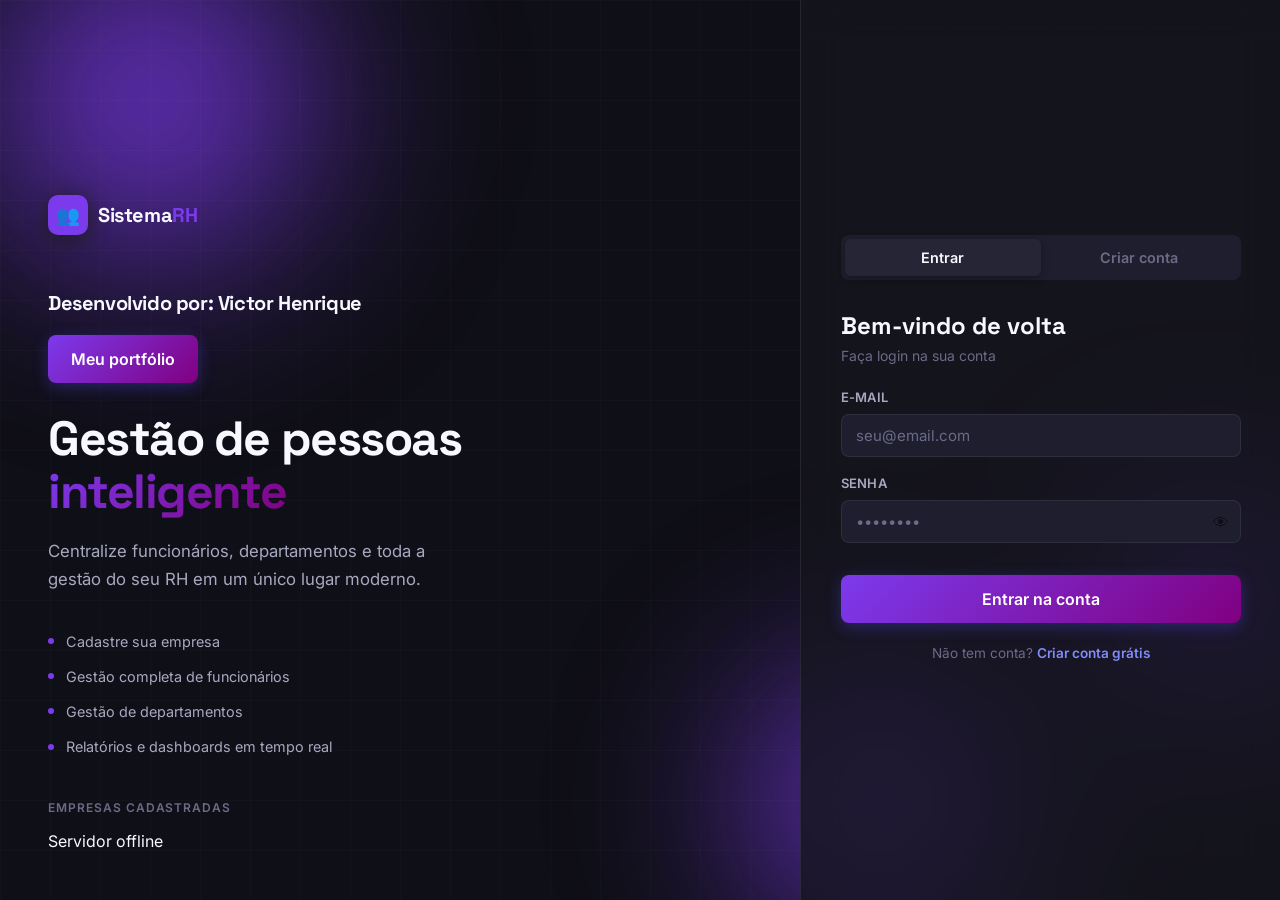
==== commit 85967b82: "alterando caminhos css e js 3" ====
--- a/FRONT/paginas/index.html
+++ b/FRONT/paginas/index.html
@@ -198,7 +198,7 @@
   </div>
 
   <div class="toast-container"></div>
-  <script src="/paginas/javascript/app.js"></script>
-  <script src="/paginas/javascript/login.js"></script>
+  <script src="javascript/app.js"></script>
+  <script src="javascript/login.js"></script>
 </body>
 </html>
